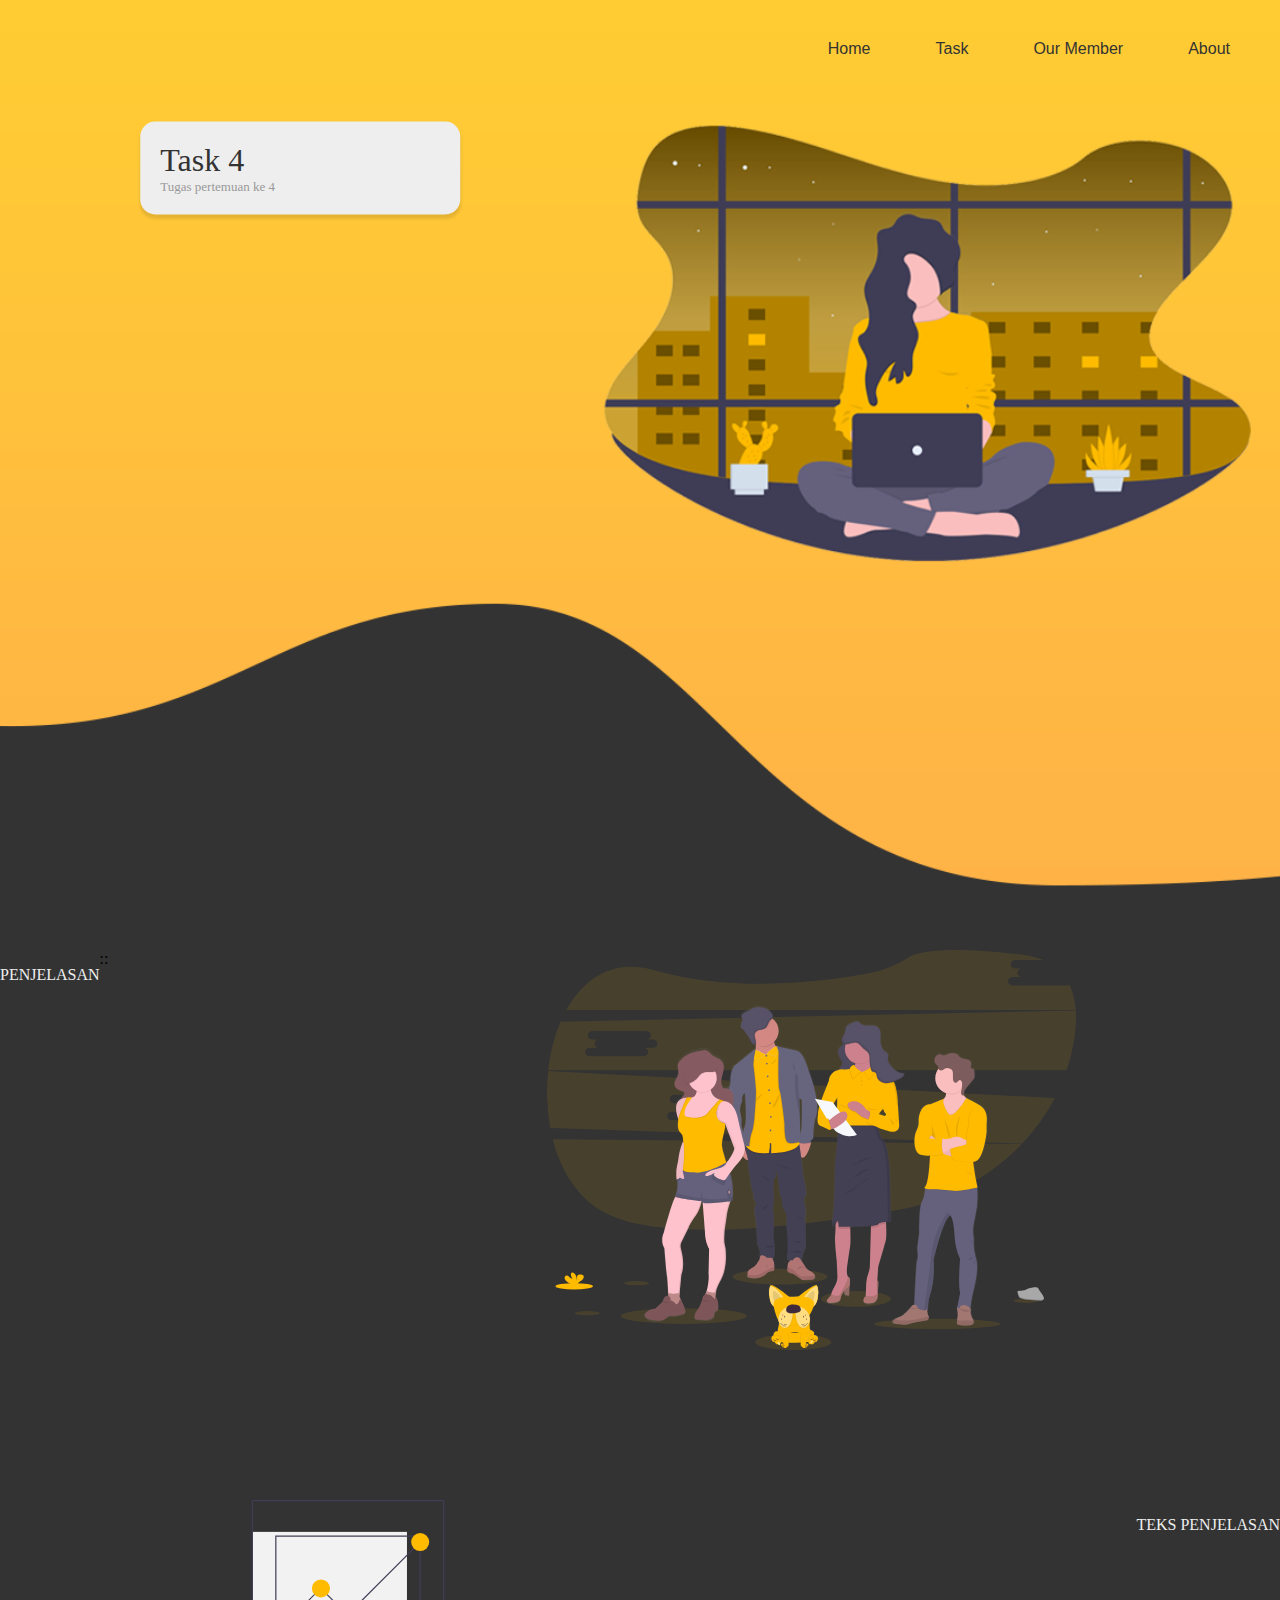
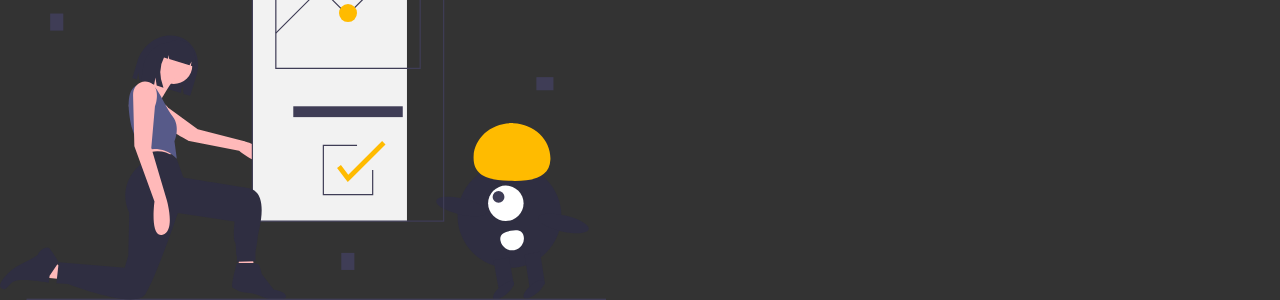
==== index.html @ ff55fffc "25/Maret/2020-ver0.0.1" ====
<!DOCTYPE html>
<html lang="en">
<head>
  <meta charset="UTF-8">
  <meta name="viewport" content="width=device-width, initial-scale=1.0">
  <link rel="icon" href="#">
  <link rel="stylesheet" href="style.css">
  <script src="myscript.js"></script>
  <title>TRENSIVENIENS | OFICIAL SITE</title>
</head>

<body>
  <div class="bg">
    <!-- NAVIGATOR -->
    <nav class="header wrapper">
      <ul>
          <li class="header-right"><a>About</a></li>
          <li class="header-right"><a>Our Member</a></li>
          <li class="header-right"><a>Task</a></li>
          <li class="header-right"><a>Home</a></li>
      </ul>
      
    </nav>

    
    <div class="hd-intbg">
      <!-- <div class="wrapper"> -->
        <div class="m001">
          <span class="card">
            <!-- <div class="card-img">
              <img class="card-img-cst" src="corsa-m5-01_1_3_1.jpg" alt=""> 
            </div> -->
    
            <div class="card-text">
                <span class="card-text-title">
                  Task 4
                </span>
    
                <div class="card-text-desc">
                  Tugas pertemuan ke 4
                </div>
            </div>
          </span>
        </div>
      <!-- </div> -->
    </div>
  </div>

    <section>
      

      <div class="content-img-r">
        <img alt="" src="./img/undraw_team_spirit_hrr4.svg">
      </div>
      <div class="text-wrapper-left">
        ::
        <div class="content-text">
          <p> PENJELASAN </p>
        </div>
      </div>

    </section>

    <div class="m003">
      <div class="content-img-l">
        <img alt="" src="./img/undraw_team_collaboration_8eoc.svg">
      </div>
      <div class="wrapper">
        <div class="content-text-l">
          <p>TEKS PENJELASAN</p>
        </div>
      </div>
    </div>
  
  
  </div>

</body>
</html>
---- style.css ----
@font-face{
    font-family:"Montserrat"
    src:local("F:\Tugas\Semester 2\Proyek\Trensiveniens\Font\Montserrat-ExtraBold.otf");
}

html{
    height: 100%;
}

body{
    margin: 0;
    padding: 0;
    background-color: #333;
}

.wrapper {
    margin:0 auto;
    width: 1280px;
    height: 100%;
}


/*Top*/
.bg{
    background-image: url(./img/hd-bg.png);
    background-position-x: right;
    position: relative;
    background-size:cover;    
    background-repeat: no-repeat;
    width: 100%;
    height: 900px;
}

.hd-intbg{
    position: absolute;    
    top: 10%;
    left: 15%;
    transform: translate(-15%, -10%);
}

/* NAVIGATOR */
ul{
    /* background-color: #fb0; */
    list-style-type: none;
    margin: 0;
    padding: 0;
    overflow: hidden;
}
ul .header-right {
    float: right;
    
    cursor: pointer;
}

li.header-right a{
    padding: 40px 25px 0px 0px;
    margin-right:25px ;
    margin-left: 15px;
    display: block;
    color: #333;
    font-family: sans-serif;
    text-align: center;
    text-decoration: none;
    
}

li.header-right a:hover {
    color : #aaa;
}

.header-img{
    height: 20px;
    max-height: 55px;
    width: auto;
}

/* MAIN */
.m001{
    height: 135px;
    margin-top: 50px;
}

section{
    width: 1116px;
    height: 479px;
    min-height: 500px;
    margin-top: 50px;
}

.m003{
    height: 135px;
    margin-top: 50px;
}

.card{
    box-shadow: 0 4px 3px 0 rgba(0, 0, 0, 0.1);
    width: 300px;
    height: auto;
    float: left;
    background-color:#eee;
    padding: 10px;
    margin-right: 25px;
    border-radius: 15px; 
}

.card-img{
    display: block;
    margin-left: auto;
    margin-right: auto;
    width: 150px;
    height: 150px;
}

.card-img-cst{
    width: 100%;
    height: 100%;
}

.card-text{
    text-align: left;
    padding: 10px;
}

.card-text-title{
    font-family: Montserrat;
    font-size: 2rem;
    color: #333;
}

.card-text-desc {
    color: #999;
    font-size: 13px;
}

.content-text{
    float: left;
    color: #eee;
}
.content-text-l{
    float: right;
    color: #eee;
}

.content-img-r img{
    float: right;
    height: 400px;
    width: auto;
    padding-right: 40px;
}
.content-img-l img{
    float: left;
    height: 400px;
    width: auto;
}
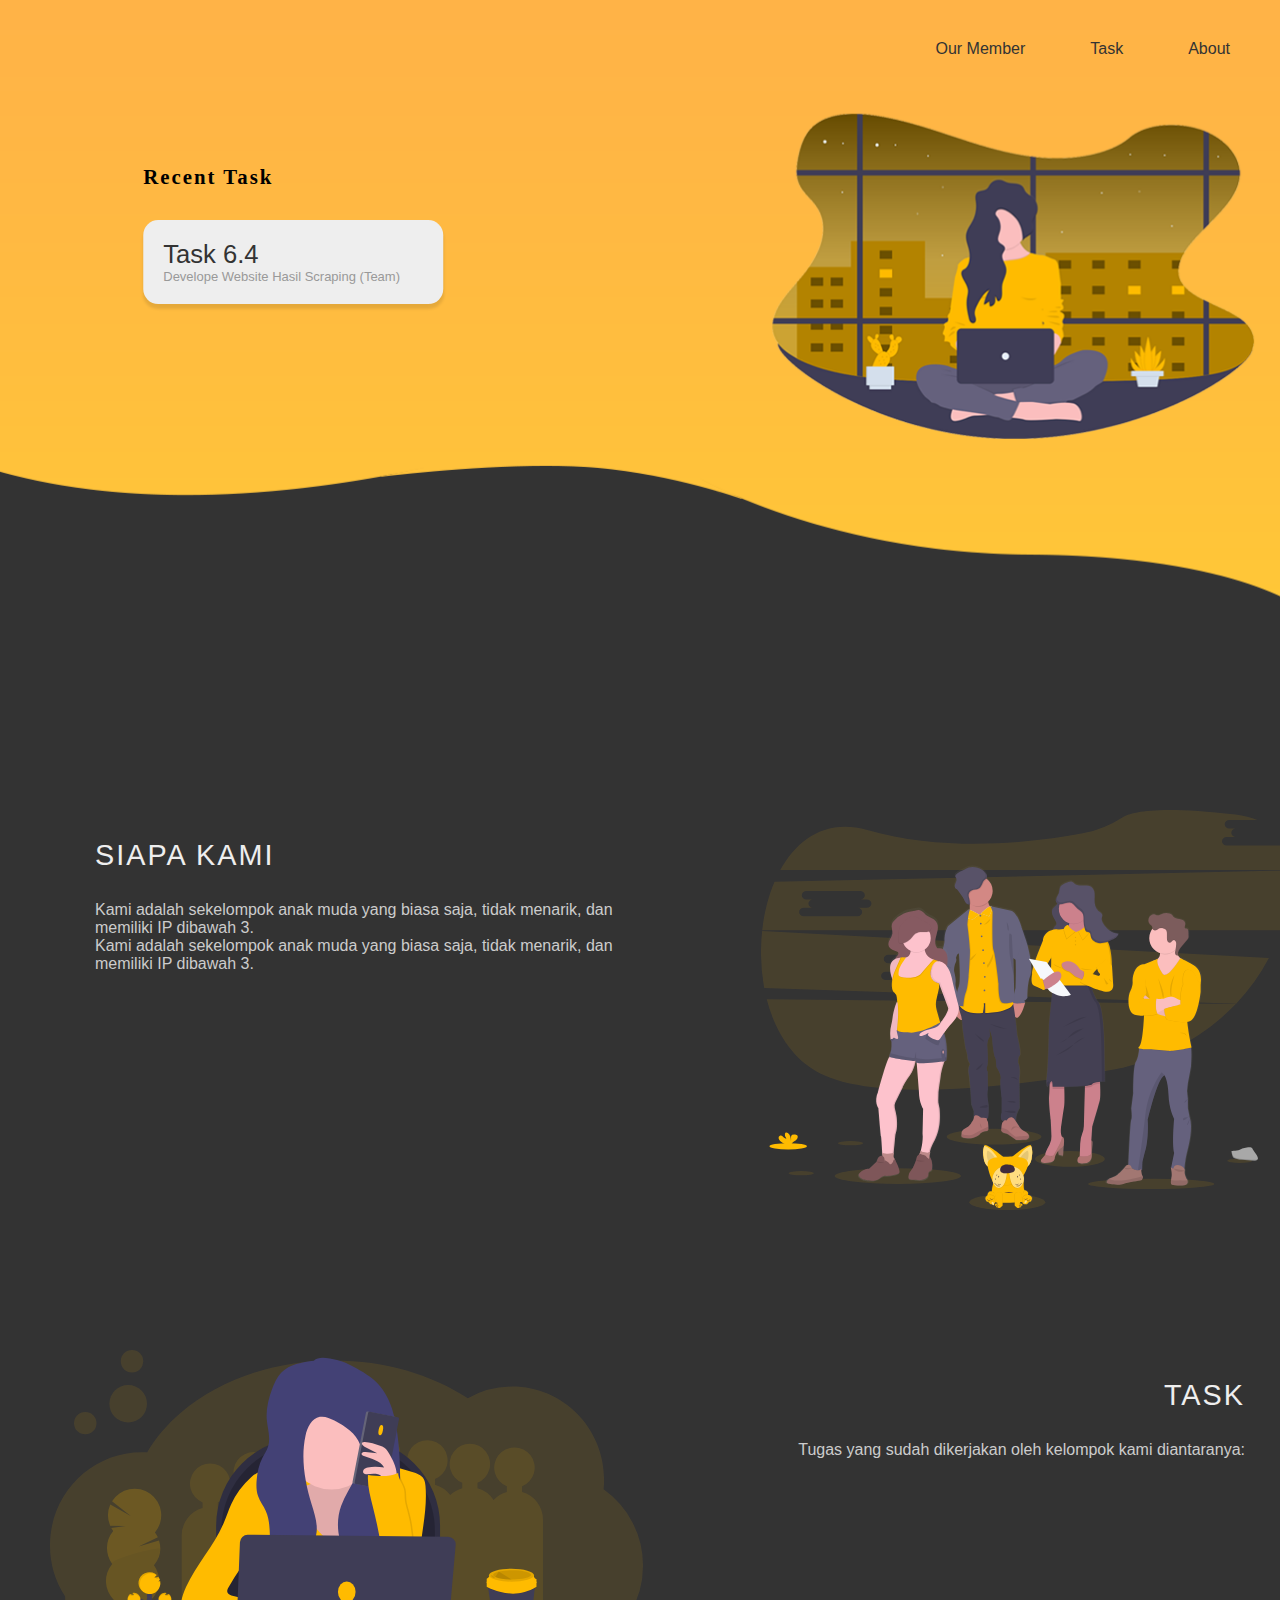
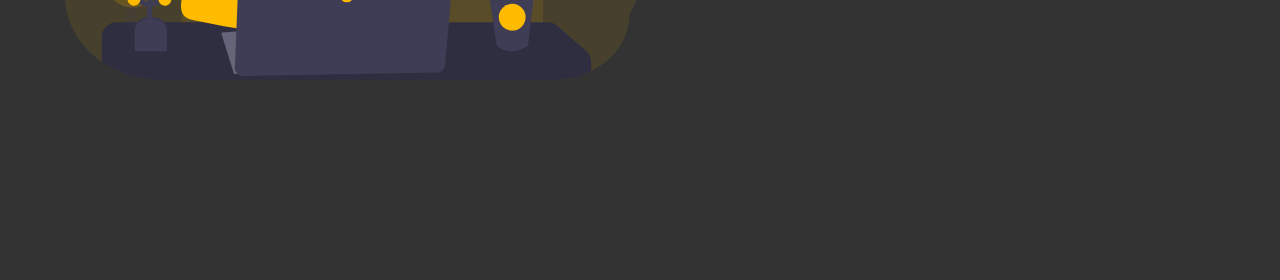
==== commit 094d0f26: "Major update, 28/03/2020, ver 0.0.2" ====
--- a/index.html
+++ b/index.html
@@ -1,5 +1,6 @@
 <!DOCTYPE html>
 <html lang="en">
+
 <head>
   <meta charset="UTF-8">
   <meta name="viewport" content="width=device-width, initial-scale=1.0">
@@ -14,66 +15,79 @@
     <!-- NAVIGATOR -->
     <nav class="header wrapper">
       <ul>
-          <li class="header-right"><a>About</a></li>
-          <li class="header-right"><a>Our Member</a></li>
-          <li class="header-right"><a>Task</a></li>
-          <li class="header-right"><a>Home</a></li>
+        <li class="header-right"><a href="#about">About</a></li>
+        <li class="header-right"><a href="#task">Task</a></li>
+        <li class="header-right"><a>Our Member</a></li>
+
       </ul>
-      
+
     </nav>
 
-    
+
     <div class="hd-intbg">
       <!-- <div class="wrapper"> -->
-        <div class="m001">
-          <span class="card">
-            <!-- <div class="card-img">
-              <img class="card-img-cst" src="corsa-m5-01_1_3_1.jpg" alt=""> 
-            </div> -->
-    
-            <div class="card-text">
-                <span class="card-text-title">
-                  Task 4
-                </span>
-    
-                <div class="card-text-desc">
-                  Tugas pertemuan ke 4
-                </div>
+      <div class="m001">
+        <div>
+          <h3 style="font-family: Montserrat; letter-spacing: 2px; font-size: 1.3rem; padding-bottom: 10px;">Recent Task
+          </h3>
+        </div>
+        <span class="card">
+          <div class="card-text">
+            <span class="card-text-title">
+              <a href="./task/Task 6/Task6.4.html">Task 6.4</a>
+            </span>
+            <div class="card-text-desc">
+              Develope Website Hasil Scraping (Team)
             </div>
-          </span>
-        </div>
+          </div>
+        </span>
+      </div>
       <!-- </div> -->
     </div>
   </div>
-
-    <section>
-      
-
-      <div class="content-img-r">
-        <img alt="" src="./img/undraw_team_spirit_hrr4.svg">
-      </div>
-      <div class="text-wrapper-left">
-        ::
-        <div class="content-text">
-          <p> PENJELASAN </p>
+  <div class="wrapper-full">
+    <div class="m002" id="about">
+      <div class="column">
+        <div class="text-wrapper-left">
+          <div class="content-text-l">
+            <p>SIAPA KAMI</p>
+            <span>
+              Kami adalah sekelompok anak muda yang biasa saja, tidak menarik, dan memiliki IP dibawah 3.<br>
+              Kami adalah sekelompok anak muda yang biasa saja, tidak menarik, dan memiliki IP dibawah 3.<br>
+            </span>
+          </div>
         </div>
       </div>
-
-    </section>
-
-    <div class="m003">
-      <div class="content-img-l">
-        <img alt="" src="./img/undraw_team_collaboration_8eoc.svg">
-      </div>
-      <div class="wrapper">
-        <div class="content-text-l">
-          <p>TEKS PENJELASAN</p>
+      <div class="column">
+        <div class="content-img-r">
+          <img alt="" src="./img/undraw_team_spirit_hrr4.svg">
         </div>
       </div>
     </div>
-  
-  
+    <!-- end of m002 -->
+    <div class="m003" id="task">
+      <div class="column">
+        <div class="content-img-l">
+          <img alt="" src="./img/undraw_working_remotely_jh40.svg">
+        </div>
+      </div>
+      <div class="column">
+        <div class="text-wrapper-right">
+          <div class="content-text-r">
+            <p>TASK</p>
+            <span>
+              Tugas yang sudah dikerjakan oleh kelompok kami diantaranya:<br>
+            </span>
+            
+          </div>
+        </div>
+      </div>
+    </div>
+    <!-- end of m003 -->
+   
   </div>
 
+
 </body>
+
 </html>--- a/style.css
+++ b/style.css
@@ -1,10 +1,16 @@
 @font-face{
-    font-family:"Montserrat"
-    src:local("F:\Tugas\Semester 2\Proyek\Trensiveniens\Font\Montserrat-ExtraBold.otf");
+    font-family:"Montserrat";
+    src:local("F:\Tugas\Semester 2\Proyek\Trensiveniens\font\Montserrat-ExtraBold.otf");
+}
+
+*{
+    box-sizing: border-box;
 }
 
 html{
     height: 100%;
+    font-family: sans-serif;
+    scroll-behavior: smooth;
 }
 
 body{
@@ -16,6 +22,12 @@
 .wrapper {
     margin:0 auto;
     width: 1280px;
+    height: 100%;
+}
+
+.wrapper-full{
+    margin: 0 auto;
+    width: 1340px;
     height: 100%;
 }
 
@@ -28,7 +40,7 @@
     background-size:cover;    
     background-repeat: no-repeat;
     width: 100%;
-    height: 900px;
+    height: 800px;
 }
 
 .hd-intbg{
@@ -48,7 +60,6 @@
 }
 ul .header-right {
     float: right;
-    
     cursor: pointer;
 }
 
@@ -60,8 +71,7 @@
     color: #333;
     font-family: sans-serif;
     text-align: center;
-    text-decoration: none;
-    
+    text-decoration: none; 
 }
 
 li.header-right a:hover {
@@ -77,19 +87,22 @@
 /* MAIN */
 .m001{
     height: 135px;
-    margin-top: 50px;
-}
-
-section{
-    width: 1116px;
-    height: 479px;
-    min-height: 500px;
-    margin-top: 50px;
+    margin-top: 110px;
+}
+
+.m002{
+    display: flex;
 }
 
 .m003{
-    height: 135px;
-    margin-top: 50px;
+    display: flex;
+}
+
+.column{
+    width: 50%;
+    height: 500px;
+    padding: 10px;
+    margin-bottom: 40px;
 }
 
 .card{
@@ -121,10 +134,10 @@
     padding: 10px;
 }
 
-.card-text-title{
-    font-family: Montserrat;
-    font-size: 2rem;
+.card-text-title a{
+    font-size: 1.6rem;
     color: #333;
+    text-decoration: none;
 }
 
 .card-text-desc {
@@ -132,23 +145,87 @@
     font-size: 13px;
 }
 
-.content-text{
-    float: left;
+.text-wrapper-left{
+    margin: 20px 0 0 85px;
+    
+}
+
+.content-text-l p{
     color: #eee;
-}
-.content-text-l{
-    float: right;
+    font-size: 1.8rem;
+    letter-spacing: 2px;
+}
+
+.content-text-l span{
+    color: #ccc;
+}
+
+.text-wrapper-right{
+    margin: 20px 85px 0 0;
+    text-align: right;
+}
+
+.content-text-r p{
     color: #eee;
+    font-size: 1.8rem;
+    letter-spacing: 2px;
+    
+}
+
+.content-text-r span{
+
+    color: #ccc;
 }
 
 .content-img-r img{
+    display: block;
     float: right;
     height: 400px;
     width: auto;
     padding-right: 40px;
 }
+
 .content-img-l img{
+    display: block;
     float: left;
-    height: 400px;
+    height: 330px;
     width: auto;
+    padding-left: 40px;
+}
+
+.accordion {
+    background-color: #eee;
+    color: #444;
+    cursor: pointer;
+    padding: 18px;
+    width: 100%;
+    border: none;
+    text-align: left;
+    outline: none;
+    font-size: 15px;
+    transition: 0.4s;
+}
+
+.active, .accordion:hover {
+    background-color: #ccc;
+}
+
+.accordion:after {
+    content: '\002B';
+    color: #777;
+    font-weight: bold;
+    float: right;
+    margin-left: 5px;
+}
+
+.active:after {
+    content: "\2212";
+}
+
+.panel {
+    padding: 0 18px;
+    background-color: white;
+    max-height: 0;
+    overflow: hidden;
+    transition: max-height 0.2s ease-out;
 }